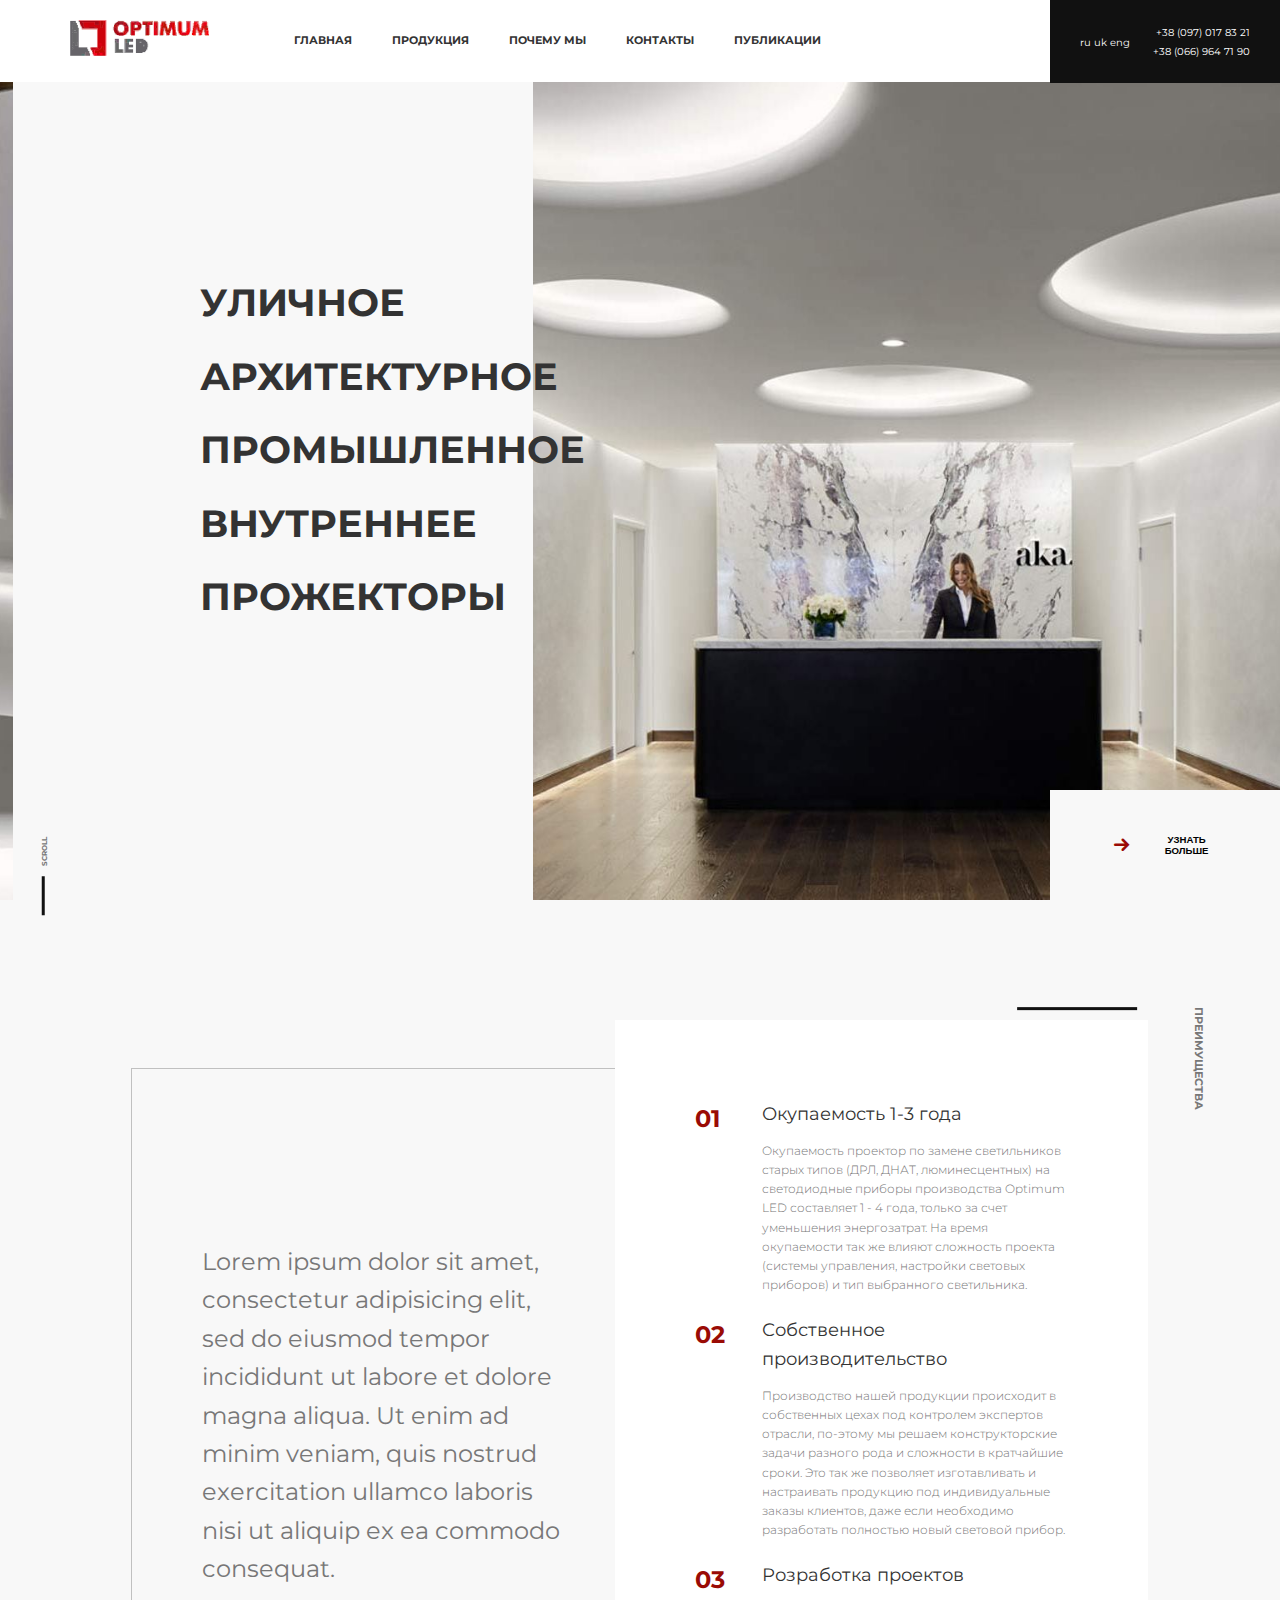
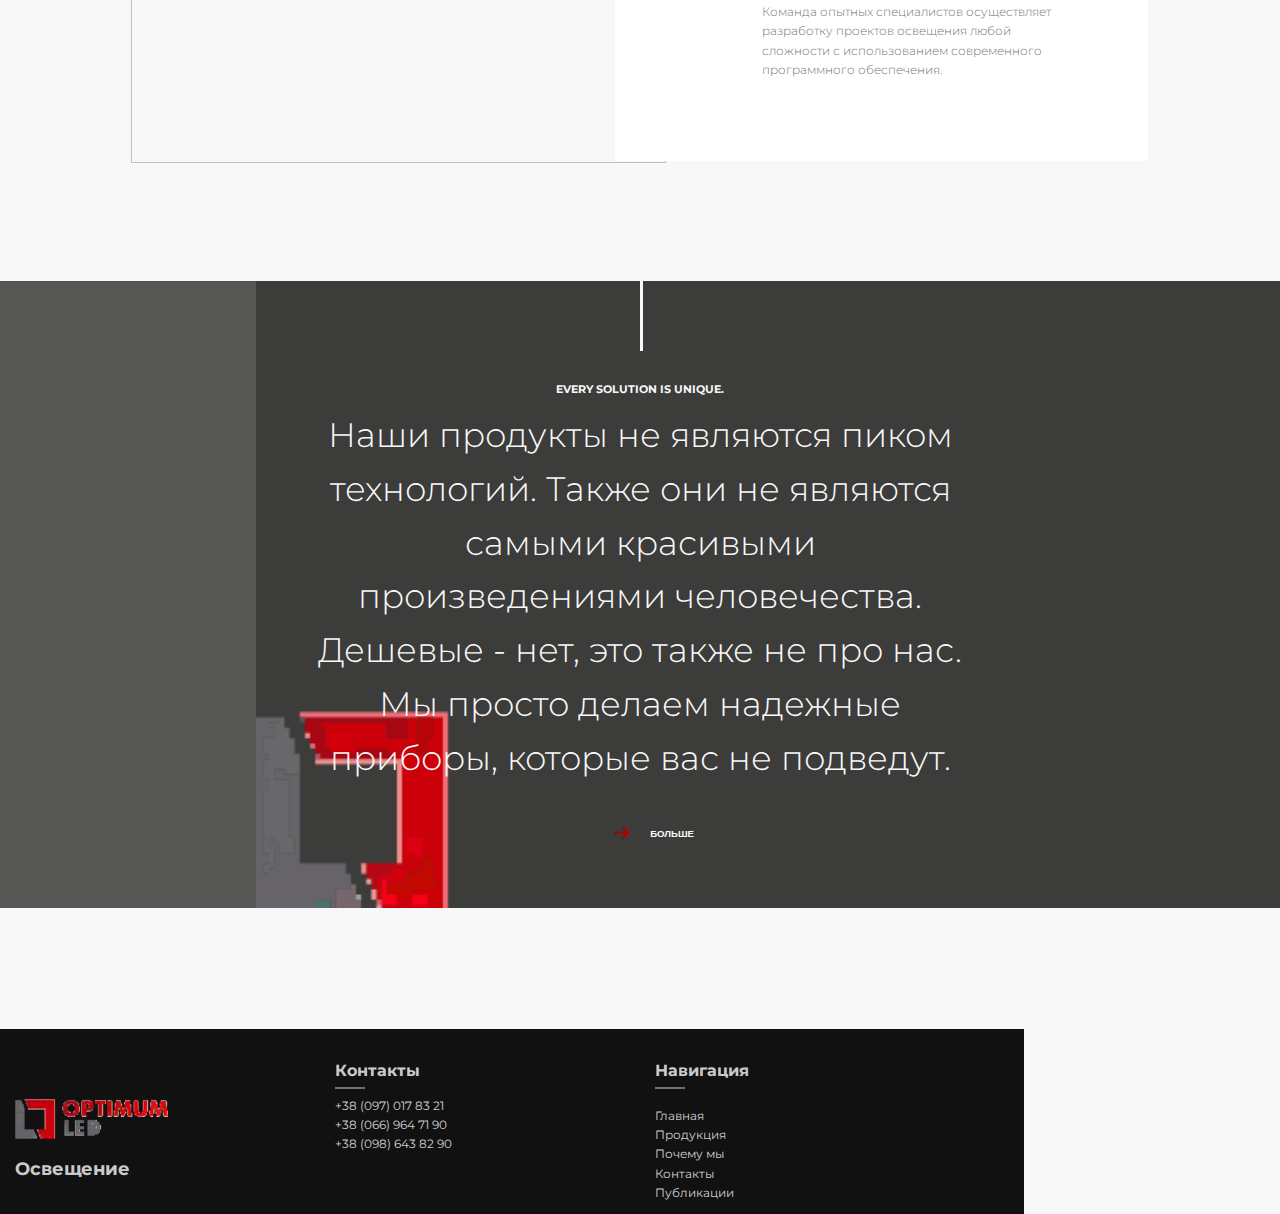
==== index.html @ 89471587 "first" ====
<!DOCTYPE html>
<html lang="en">
	<head>
		<meta charset="UTF-8">
		<title>Start</title>
		<meta http-equiv="X-UA-Compatible" content="IE=edge">
		<meta name="viewport" content="width=device-width, initial-scale=1">
		<link rel="icon" href="favicon.png"/>
		<link rel="stylesheet" type="text/css" href="css/bootstrap-grid.min.css">
		<link href="https://fonts.googleapis.com/css?family=Montserrat:300,400,700" rel="stylesheet">
		<link rel="stylesheet" href="css/main.css" />
		<script src="https://ajax.googleapis.com/ajax/libs/jquery/3.3.1/jquery.min.js"></script>
	</head>
	<body>
		<div class="top-screen">
			<div class="contact-nav__block justify-content-between">
				<div class="language align-self-center">
					<span>ru</span>
					<span>uk</span>
					<span>eng</span>
				</div>
				<ul>
					<li class="header-phones__item">
						<a class="header-phones__link" href="tel:+380970178321">+38 (097) 017 83 21</a>
					</li>
					<li class="header-phones__item">
						<a class="header-phones__link" href="tel:+380669647190">+38 (066) 964 71 90</a>
					</li>
				</ul>
			</div>
			<header class="header">
				<div class="container-fluid">
					<div class="row menu__block align-items-center">
						<div class="col-lg-2 col-xl-2 col-12 logo">
							<div>
								<a href="#" class="logo__link">
									<img class="logo__img" src="img/logo.png">
								</a>
							</div>
						</div>
						<div class="col-9">
							<nav>
								<ul class="nav">
									<li class="nav__item">
										<a class="active" href="#">Главная</a>
									</li>
									<li class="nav__item">
										<a href="#">Продукция</a>
									</li>
									<li class="nav__item">
										<a href="#">Почему мы</a>
									</li>
									<li class="nav__item">
										<a href="#">Контакты</a>
									</li>
									<li class="nav__item">
										<a href="#">Публикации</a>
									</li>
								</ul>
							</nav>
						</div>
					</div>
				</div>
			</header>
			<div class="container-fluid height100 top-page">
				<div class="row align-items-center height100">
					<div class="col-5 top-page__cat">
						<p><a href="#" class="top-page__catname " data-link="street" data-leftbg="streetleft" >Уличное</a></p>
						<p><a href="#" class="top-page__catname " data-link="architec" data-leftbg="architecleft">Архитектурное</a></p>
						<p><a href="#" class="top-page__catname " data-link="industrial" data-leftbg="industrialleft">Промышленное</a></p>
						<p><a href="#" class="top-page__catname " data-link="inside" data-leftbg="insideleft">Внутреннее</a></p>
						<p><a href="#" class="top-page__catname " data-link="floodlights" data-leftbg="floodlightsleft">Прожекторы</a></p>
					</div>
					<div class="col-7 top-page__img" id="inside"></div>
				</div>
			</div>
			<div class="bg-left" id="insideleft">
			</div>
			<div class="top-block__btn">
				<button class="more__btn"><i class="icon-right-small"></i><span>Узнать больше</span></button>
			</div>
			<div class="scroll">
				<p>Scroll</p>
			</div>
		</div>
		<main>
			<div class="bonefits">
				<div class="container-fluid">
					<div class="block__title bonefits__title"><h2>Преимущества</h2></div>
					<div class="row justify-content-center align-items-center">
						<div class="col-5 align-self-center bonefits__about">
							<p>Lorem ipsum dolor sit amet, consectetur adipisicing elit, sed do eiusmod
							tempor incididunt ut labore et dolore magna aliqua. Ut enim ad minim veniam,
							quis nostrud exercitation ullamco laboris nisi ut aliquip ex ea commodo
							consequat.</p>
						</div>
						<div class="col-5 bonefits__block">
							<div class="bonefits__item">
								<div class="row">
									<div class="col-2">
										<h3 class="bonefits__number">01</h3>
									</div>
									<div class="col-10">
										<h3 class="bonefits__name">Окупаемость 1-3 года</h3>
										<p class="bonefits__description">Окупаемость проектор по замене светильников старых типов (ДРЛ, ДНАТ, люминесцентных) на светодиодные приборы производства Optimum LED составляет 1 - 4 года, только за счет уменьшения энергозатрат. На время окупаемости так же влияют сложность проекта (системы управления, настройки световых приборов) и тип выбранного светильника.</p>
									</div>
								</div>
							</div>
							<div class="bonefits__item">
								<div class="row">
									<div class="col-2">
										<h3 class="bonefits__number">02</h3>
									</div>
									<div class="col-10">
										<h3 class="bonefits__name">Собственное производительство</h3>
										<p class="bonefits__description">
											Производство нашей продукции происходит в собственных цехах под контролем экспертов отрасли, по-этому мы решаем конструкторские задачи разного рода и сложности в кратчайшие сроки. Это так же позволяет изготавливать и настраивать продукцию под индивидуальные заказы клиентов, даже если необходимо разработать полностью новый световой прибор.
										</p>
									</div>
								</div>
							</div>
							<div class="bonefits__item">
								<div class="row">
									<div class="col-2">
										<h3 class="bonefits__number">03</h3>
									</div>
									<div class="col-10">
										<h3 class="bonefits__name">Розработка проектов</h3>
										<p class="bonefits__description">Команда опытных специалистов осуществляет разработку проектов освещения любой сложности с использованием современного программного обеспечения.</p>
									</div>
								</div>
							</div>
						</div>
					</div>
				</div>
			</div>
			<div class="unique">
				<div class="container-fluid">
					<div class="row justify-content-center">
						<div class="col-7 unique__block">
							<h3>EVERY SOLUTION IS UNIQUE.</h3>
							<p class="unique__description">Наши продукты не являются пиком технологий. Также они не являются самыми красивыми произведениями человечества. Дешевые - нет, это также не про нас. Мы просто делаем надежные приборы, которые вас не подведут.</p>
							<div class="unique__btn">
								<button><i class="icon-right-small"></i><span>Больше</span></button>
							</div>
						</div>
					</div>
					<div class="black-block">
						<img src="img/logo-min.png">
					</div>
				</div>
			</div>
			<div class="about-company">
				<div class="block__title about-company__title"><h2>Про компанию</h2></div>
				<div class="container-fluid">
					<div class="row justify-content-center">
						<div class="col-6"></div>
						<div class="col-6"></div>
					</div>
				</div>
			</div>
		</main>
		<footer class="footer">
			<div class="container-fluid">
				<div class="row justify-content-start align-items-top">
					<div class="empty__block"></div>
					<div class="col-2 align-self-center">
						<img src="img/logo.png">
						<h3>Освещение</h3>
					</div>
					<div class="col-3 offset-1 footer__contact">
						<h4 class="footer__block-title">Контакты</h4>
						<ul>
							<li>
								<a href="tel:+380970178321">+38 (097) 017 83 21</a>
							</li>
							<li>
								<a href="tel:+380669647190">+38 (066) 964 71 90</a>
							</li>
							<li>
								<a href="tel:+380986438290">+38 (098) 643 82 90</a>
							</li>
						</ul>
					</div>
					<div class="col-3">
						<h4 class="footer__block-title">Навигация</h4>
						<div class="foooter__nav">
							<ul class="justify-content-center">
								<li class="nav__item">
									<a href="#">Главная</a>
								</li>
								<li class="nav__item">
									<a href="#">Продукция</a>
								</li>
								<li class="nav__item">
									<a href="#">Почему мы</a>
								</li>
								<li class="nav__item">
									<a href="#">Контакты</a>
								</li>
								<li class="nav__item">
									<a href="#">Публикации</a>
								</li>
							</ul>
						</div>

					</div>
				</div>
			</div>
		</footer>

		<script src="js/jquery.viewportchecker.min.js"></script>
		<script src="js/masonry.pkgd.min.js"></script>
		<script src="js/wow.min.js"></script>
		<script src="js/main.js"></script>
		<script>
			$(document).ready(function($) {
				$('.top-page__catname').mouseenter(function() {
				   	$(".top-page__img").attr('id', $( this ).attr('data-link'));
				   	$(".bg-left").attr('id', $( this ).attr('data-leftbg'));
				});

				var contheih = $(".header").outerHeight(true);
				$(".contact-nav__block").css("height", contheih);
				var bonefheig = $(".bonefits__block").outerHeight(true);
				$(".bonefits__about").css("height", bonefheig);
			});
		</script>
	</body>
</html>
---- css/main.css ----
@charset "UTF-8";
@font-face {
  font-family: 'fontello';
  src: url("../fonts/fontello.eot?68442680");
  src: url("../fonts/fontello.eot?68442680#iefix") format("embedded-opentype"), url("../fonts/fontello.woff2?68442680") format("woff2"), url("../fonts/fontello.woff?68442680") format("woff"), url("../fonts/fontello.ttf?68442680") format("truetype"), url("../fonts/fontello.svg?68442680#fontello") format("svg");
  font-weight: normal;
  font-style: normal; }

/* Chrome hack: SVG is rendered more smooth in Windozze. 100% magic, uncomment if you need it. */
/* Note, that will break hinting! In other OS-es font will be not as sharp as it could be */
/*
@media screen and (-webkit-min-device-pixel-ratio:0) {
  @font-face {
    font-family: 'fontello';
    src: url('../fonts/fontello.svg?68442680#fontello') format('svg');
  }
}
*/
[class^="icon-"]:before, [class*=" icon-"]:before {
  font-family: "fontello";
  font-style: normal;
  font-weight: normal;
  speak: none;
  display: inline-block;
  text-decoration: inherit;
  width: 1em;
  margin-right: .2em;
  text-align: center;
  /* opacity: .8; */
  /* For safety - reset parent styles, that can break glyph codes*/
  font-variant: normal;
  text-transform: none;
  /* fix buttons height, for twitter bootstrap */
  line-height: 1em;
  /* Animation center compensation - margins should be symmetric */
  /* remove if not needed */
  margin-left: .2em;
  /* you can be more comfortable with increased icons size */
  /* font-size: 120%; */
  /* Font smoothing. That was taken from TWBS */
  -webkit-font-smoothing: antialiased;
  -moz-osx-font-smoothing: grayscale;
  /* Uncomment for 3D effect */
  /* text-shadow: 1px 1px 1px rgba(127, 127, 127, 0.3); */ }

.icon-right-small:before {
  content: '\e800'; }

/* '' */
html, body {
  color: #777;
  font-size: 16px;
  line-height: 1.6;
  height: 100%;
  margin: 0;
  font-family: 'Montserrat', sans-serif;
  background: #f8f8f8; }

h1, h2, h3, h4, h5 {
  color: #333;
  margin: 10px 0px; }

h4 {
  font-size: 1.3rem; }

h3 {
  font-size: 1.5rem; }

h2 {
  font-size: 1.8rem; }

h1 {
  font-size: 2.2rem; }

img {
  max-width: 100%;
  height: auto; }

li {
  list-style: none; }

ul {
  padding: 0px; }

a {
  text-decoration: none;
  color: #333; }
  a:hover {
    color: #9A0B05; }

::-moz-selection {
  color: #fff;
  background-color: #9A0B05;
  text-shadow: none; }

::selection {
  color: #fff;
  background-color: #9A0B05;
  text-shadow: none; }

button {
  background: none;
  border: none;
  cursor: pointer;
  font-size: 1rem;
  position: relative;
  z-index: 99;
  text-transform: uppercase;
  font-size: 0.8rem;
  font-weight: 700;
  width: 13rem;
  display: -webkit-box;
  display: -ms-flexbox;
  display: flex;
  -webkit-box-align: center;
      -ms-flex-align: center;
          align-items: center;
  -webkit-box-pack: end;
      -ms-flex-pack: end;
          justify-content: flex-end;
  -webkit-transition: all 0.5s;
  transition: all 0.5s; }
  button i {
    padding-right: 10px;
    font-size: 2rem;
    color: #9A0B05;
    -webkit-transition: all 0.5s;
    transition: all 0.5s; }
  button:hover {
    color: #9A0B05; }
    button:hover i {
      padding-right: 0px; }

.footer {
  background: #111;
  position: relative;
  padding-top: 20px; }
  .footer a, .footer h1, .footer h2, .footer h3, .footer h4, .footer p {
    color: rgba(255, 255, 255, 0.8); }
  .footer a:hover {
    color: white; }
  .footer img {
    padding: 30px;
    padding-left: 0px;
    padding-bottom: 0px; }

.foooter__nav {
  display: -webkit-box;
  display: -ms-flexbox;
  display: flex;
  -webkit-box-orient: vertical;
  -webkit-box-direction: normal;
      -ms-flex-direction: column;
          flex-direction: column; }
  .foooter__nav .nav__item {
    padding: 0px 0px; }

.footer__contact {
  height: 100%; }

.footer__block-title {
  position: relative; }
  .footer__block-title:after {
    content: "";
    background-color: rgba(255, 255, 255, 0.4);
    width: 30px;
    height: 2px;
    position: absolute;
    bottom: -5px;
    left: 0; }

.empty__block {
  position: absolute;
  width: 20%;
  top: 0;
  right: 0;
  bottom: 0;
  background: #f8f8f8; }

.top-screen {
  height: 100%;
  position: relative; }

.contact-nav__block {
  position: absolute;
  right: 0;
  top: 0;
  left: 82%;
  background: #111;
  text-align: right;
  z-index: 9;
  padding: 5px 30px;
  display: -webkit-box;
  display: -ms-flexbox;
  display: flex;
  -webkit-box-align: center;
      -ms-flex-align: center;
          align-items: center; }
  .contact-nav__block a, .contact-nav__block span {
    font-size: 0.8rem;
    color: #fff; }

.header {
  position: absolute;
  z-index: 8;
  padding: 20px 0px;
  right: 0;
  left: 0;
  -webkit-transition: all 0.4s cubic-bezier(0.42, 0, 0.58, 1);
  transition: all 0.4s cubic-bezier(0.42, 0, 0.58, 1); }
  .header:before {
    display: block;
    position: absolute;
    top: 0px;
    left: 0px;
    height: 100%;
    width: 0px;
    z-index: -1;
    content: '';
    color: #111 !important;
    background: #fff;
    -webkit-transition: all 0.4s cubic-bezier(0.42, 0, 0.58, 1);
    transition: all 0.4s cubic-bezier(0.42, 0, 0.58, 1); }
  .header:hover:before {
    left: 0%;
    right: auto;
    width: 100%; }

.logo__img {
  width: 80%; }

.nav {
  text-transform: uppercase;
  font-weight: 700;
  display: -webkit-box;
  display: -ms-flexbox;
  display: flex; }

.menu__block {
  margin-left: 40px; }

.nav {
  font-size: 0.9rem;
  color: #333; }

.nav__item {
  padding: 0px 20px; }

.top-page {
  position: relative; }
  .top-page__cat {
    padding-left: 200px;
    z-index: 20; }
    .top-page__catname {
      font-size: 3.2rem;
      text-transform: uppercase;
      font-weight: 700;
      z-index: 5; }

.height100 {
  height: 100%; }

.bg-left {
  position: absolute;
  top: 0;
  bottom: 0;
  left: 0;
  right: 99%; }

.top-page__img {
  height: 100%;
  -webkit-transition: all 0.5s;
  transition: all 0.5s; }

.bg-left {
  -webkit-transition: all 0.5s;
  transition: all 0.5s; }

#street {
  background: url("../img/street.jpg") no-repeat center;
  background-size: cover; }

#architec {
  background: url("../img/arc.jpg") no-repeat center;
  background-size: cover; }

#industrial {
  background: url("../img/industr.jpg") no-repeat center;
  background-size: cover; }

#inside {
  background: url("../img/inside.jpg") no-repeat center;
  background-size: cover; }

#floodlights {
  background: url("../img/arch.jpg") no-repeat center;
  background-size: cover; }

#streetleft {
  background: url("../img/streetleft.jpg") no-repeat center;
  background-size: cover; }

#architecleft {
  background: url("../img/archleft.jpg") no-repeat center;
  background-size: cover; }

#industrialleft {
  background: url("../img/industrleft.jpg") no-repeat center;
  background-size: cover; }

#insideleft {
  background: url("../img/insideleft.jpg") no-repeat center;
  background-size: cover; }

#floodlightsleft {
  background: url("../img/arcleft.jpg") no-repeat center;
  background-size: cover; }

.top-block__btn {
  position: absolute;
  right: 0;
  bottom: 0;
  left: 82%;
  background: #f8f8f8;
  z-index: 9;
  padding: 40px 50px;
  display: -webkit-box;
  display: -ms-flexbox;
  display: flex;
  -webkit-box-pack: right;
      -ms-flex-pack: right;
          justify-content: right; }

.scroll {
  position: absolute;
  bottom: 35px;
  left: 30px; }
  .scroll p {
    -webkit-transform: rotate(270deg);
            transform: rotate(270deg);
    font-size: 0.6rem;
    font-weight: 700;
    text-transform: uppercase;
    position: relative; }
    .scroll p:before {
      content: "";
      background: #111;
      position: absolute;
      width: 3.3rem;
      height: 3px;
      left: -170%;
      top: 25%; }

.bonefits__title {
  right: 30px;
  top: 20px; }
  .bonefits__title h2 {
    -webkit-transform: rotate(90deg);
            transform: rotate(90deg); }
    .bonefits__title h2:before {
      content: "";
      background: #111;
      position: absolute;
      width: 3px;
      height: 120px;
      left: 0px;
      top: 70px; }

.block__title {
  position: absolute; }
  .block__title h2 {
    text-transform: uppercase;
    font-size: 0.9rem;
    font-weight: 700;
    text-transform: uppercase;
    position: relative;
    color: #777; }

.bonefits {
  margin-top: 10rem;
  position: relative; }
  .bonefits__about {
    font-size: 2rem;
    padding: 70px;
    padding-top: 150px;
    padding-right: 100px;
    margin-bottom: -50px;
    margin-right: -50px;
    outline: 1px solid #c0c0c0; }
  .bonefits__block {
    background-color: #fff;
    padding: 70px 80px; }
  .bonefits__number {
    color: #9A0B05;
    font-size: 2rem;
    position: relative; }
    .bonefits__number:after {
      content: "";
      background: #9A0B05;
      position: absolute;
      width: 0px;
      top: 50%;
      left: 60%;
      height: 2px;
      z-index: 7;
      -webkit-transition: width .3s ease-in-out;
      transition: width .3s ease-in-out; }
  .bonefits__item:hover .bonefits__number:after {
    width: 3rem; }
  .bonefits__name {
    font-weight: 400; }
  .bonefits__description {
    font-weight: 300; }

.unique {
  margin-top: 10rem;
  background-color: #565654;
  text-align: center;
  color: #f8f8f8;
  padding: 5rem;
  position: relative;
  z-index: 1; }
  .unique:before {
    content: "";
    background: #f8f8f8;
    position: absolute;
    width: 3px;
    height: 70px;
    left: 50%;
    top: 0px;
    z-index: 7; }
  .unique__block {
    z-index: 5; }
  .unique__description {
    font-size: 2.8rem;
    margin-top: 0px;
    font-weight: 300; }
  .unique h3 {
    color: #f8f8f8;
    font-size: 0.9rem;
    font-weight: 700;
    text-transform: uppercase;
    margin-top: 40px; }
  .unique button {
    color: #f8f8f8;
    width: 120px; }
    .unique button:hover {
      color: #9A0B05; }
  .unique__btn {
    display: inline-block;
    text-align: center; }

.black-block {
  position: absolute;
  background: #3C3C3B;
  top: 0;
  right: 0;
  bottom: 0;
  width: 80%;
  z-index: 2; }
  .black-block img {
    position: absolute;
    bottom: 0;
    left: 0;
    width: 200px;
    height: 200px; }

.about-company {
  margin-top: 10rem; }

.about-company__title {
  -webkit-transform: rotate(270deg);
          transform: rotate(270deg);
  margin-top: 3rem; }
  .about-company__title h2 {
    margin-top: 0px;
    margin-left: -80px; }
    .about-company__title h2:before {
      content: "";
      background: #111;
      position: absolute;
      width: 3px;
      height: 180px;
      right: -30px;
      top: -100px; }

@media only screen and (max-width: 1281px) {
  html, body {
    font-size: 12px; }
  .bonefits__number:after {
    left: 75%; }
  .bonefits__item:hover .bonefits__number:after {
    width: 2.5rem; } }
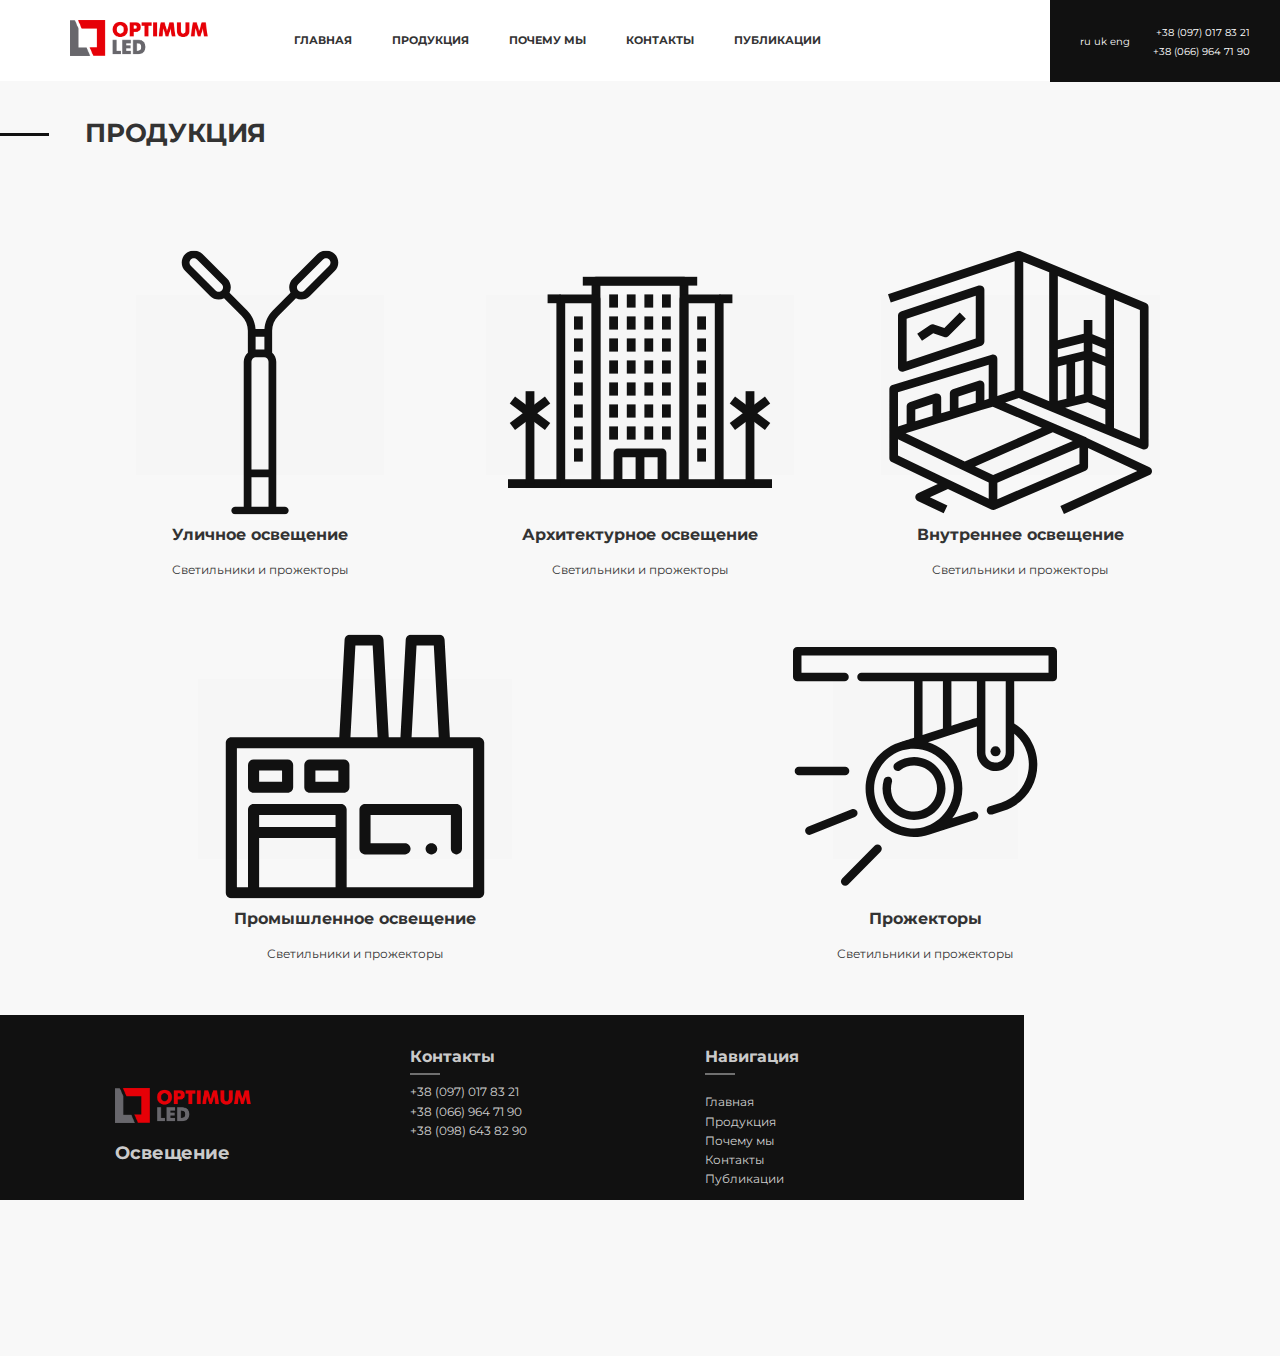
==== commit fa645aaf: "second" ====
--- a/index.html
+++ b/index.html
@@ -12,7 +12,6 @@
 		<script src="https://ajax.googleapis.com/ajax/libs/jquery/3.3.1/jquery.min.js"></script>
 	</head>
 	<body>
-		<div class="top-screen">
 			<div class="contact-nav__block justify-content-between">
 				<div class="language align-self-center">
 					<span>ru</span>
@@ -31,7 +30,7 @@
 			<header class="header">
 				<div class="container-fluid">
 					<div class="row menu__block align-items-center">
-						<div class="col-lg-2 col-xl-2 col-12 logo">
+						<div class="col-lg-2 col-xl-2 col-2 logo">
 							<div>
 								<a href="#" class="logo__link">
 									<img class="logo__img" src="img/logo.png">
@@ -62,100 +61,86 @@
 					</div>
 				</div>
 			</header>
-			<div class="container-fluid height100 top-page">
-				<div class="row align-items-center height100">
-					<div class="col-5 top-page__cat">
-						<p><a href="#" class="top-page__catname " data-link="street" data-leftbg="streetleft" >Уличное</a></p>
-						<p><a href="#" class="top-page__catname " data-link="architec" data-leftbg="architecleft">Архитектурное</a></p>
-						<p><a href="#" class="top-page__catname " data-link="industrial" data-leftbg="industrialleft">Промышленное</a></p>
-						<p><a href="#" class="top-page__catname " data-link="inside" data-leftbg="insideleft">Внутреннее</a></p>
-						<p><a href="#" class="top-page__catname " data-link="floodlights" data-leftbg="floodlightsleft">Прожекторы</a></p>
+		<main>
+			<div class="category">
+				<div class="container">
+					<div class="row">
+						<div class="col-12 page-title">
+							<h1>Продукция</h1>
+						</div>
 					</div>
-					<div class="col-7 top-page__img" id="inside"></div>
-				</div>
-			</div>
-			<div class="bg-left" id="insideleft">
-			</div>
-			<div class="top-block__btn">
-				<button class="more__btn"><i class="icon-right-small"></i><span>Узнать больше</span></button>
-			</div>
-			<div class="scroll">
-				<p>Scroll</p>
-			</div>
-		</div>
-		<main>
-			<div class="bonefits">
-				<div class="container-fluid">
-					<div class="block__title bonefits__title"><h2>Преимущества</h2></div>
-					<div class="row justify-content-center align-items-center">
-						<div class="col-5 align-self-center bonefits__about">
-							<p>Lorem ipsum dolor sit amet, consectetur adipisicing elit, sed do eiusmod
-							tempor incididunt ut labore et dolore magna aliqua. Ut enim ad minim veniam,
-							quis nostrud exercitation ullamco laboris nisi ut aliquip ex ea commodo
-							consequat.</p>
-						</div>
-						<div class="col-5 bonefits__block">
-							<div class="bonefits__item">
-								<div class="row">
-									<div class="col-2">
-										<h3 class="bonefits__number">01</h3>
-									</div>
-									<div class="col-10">
-										<h3 class="bonefits__name">Окупаемость 1-3 года</h3>
-										<p class="bonefits__description">Окупаемость проектор по замене светильников старых типов (ДРЛ, ДНАТ, люминесцентных) на светодиодные приборы производства Optimum LED составляет 1 - 4 года, только за счет уменьшения энергозатрат. На время окупаемости так же влияют сложность проекта (системы управления, настройки световых приборов) и тип выбранного светильника.</p>
+					<div class="row justify-content-around">
+						<div class="col-4 category__item">
+							<a class="category__link" href="#">
+								<div class="category__img ">
+									<div class="category__bg street-bg"></div>
+									<div class="category__iconblock">
+										<svg width="22rem" height="22rem" class="cat-icon">
+										    <use xlink:href="#street-icon"></use>
+										</svg>
 									</div>
 								</div>
-							</div>
-							<div class="bonefits__item">
-								<div class="row">
-									<div class="col-2">
-										<h3 class="bonefits__number">02</h3>
-									</div>
-									<div class="col-10">
-										<h3 class="bonefits__name">Собственное производительство</h3>
-										<p class="bonefits__description">
-											Производство нашей продукции происходит в собственных цехах под контролем экспертов отрасли, по-этому мы решаем конструкторские задачи разного рода и сложности в кратчайшие сроки. Это так же позволяет изготавливать и настраивать продукцию под индивидуальные заказы клиентов, даже если необходимо разработать полностью новый световой прибор.
-										</p>
+								<h4 class="category__name ">Уличное освещение</h4>
+								<p class="category__description">Светильники и прожекторы</p>
+							</a>
+						</div>
+						<div class="col-4 category__item">
+							<a class="category__link" href="#">
+								<div class="category__img ">
+									<div class="category__bg architec-bg"></div>
+									<div class="category__iconblock">
+										<svg width="22rem" height="22rem" class="cat-icon">
+										    <use xlink:href="#architec"></use>
+										</svg>
 									</div>
 								</div>
-							</div>
-							<div class="bonefits__item">
-								<div class="row">
-									<div class="col-2">
-										<h3 class="bonefits__number">03</h3>
-									</div>
-									<div class="col-10">
-										<h3 class="bonefits__name">Розработка проектов</h3>
-										<p class="bonefits__description">Команда опытных специалистов осуществляет разработку проектов освещения любой сложности с использованием современного программного обеспечения.</p>
+								<h4 class="category__name ">Архитектурное освещение</h4>
+								<p class="category__description">Светильники и прожекторы</p>
+							</a>
+						</div>
+						<div class="col-4 category__item">
+							<a class="category__link" href="#">
+								<div class="category__img ">
+									<div class="category__bg inside-bg"></div>
+									<div class="category__iconblock">
+										<svg width="22rem" height="22rem" class="cat-icon">
+										    <use xlink:href="#inside"></use>
+										</svg>
 									</div>
 								</div>
-							</div>
-						</div>
-					</div>
-				</div>
-			</div>
-			<div class="unique">
-				<div class="container-fluid">
-					<div class="row justify-content-center">
-						<div class="col-7 unique__block">
-							<h3>EVERY SOLUTION IS UNIQUE.</h3>
-							<p class="unique__description">Наши продукты не являются пиком технологий. Также они не являются самыми красивыми произведениями человечества. Дешевые - нет, это также не про нас. Мы просто делаем надежные приборы, которые вас не подведут.</p>
-							<div class="unique__btn">
-								<button><i class="icon-right-small"></i><span>Больше</span></button>
-							</div>
-						</div>
-					</div>
-					<div class="black-block">
-						<img src="img/logo-min.png">
-					</div>
-				</div>
-			</div>
-			<div class="about-company">
-				<div class="block__title about-company__title"><h2>Про компанию</h2></div>
-				<div class="container-fluid">
-					<div class="row justify-content-center">
-						<div class="col-6"></div>
-						<div class="col-6"></div>
+								<h4 class="category__name ">Внутреннее освещение</h4>
+								<p class="category__description">Светильники и прожекторы</p>
+							</a>
+						</div>
+						<div class="col-4 category__item">
+							<a class="category__link" href="#">
+								<div class="category__img ">
+									<div class="category__bg floodlights-bg"></div>
+									<div class="category__iconblock">
+										<svg width="22rem" height="22rem" class="cat-icon">
+										    <use xlink:href="#industry"></use>
+										</svg>
+									</div>
+								</div>
+								<h4 class="category__name ">Промышленное освещение</h4>
+								<p class="category__description">Светильники и прожекторы</p>
+							</a>
+						</div>
+						<div class="col-4 category__item">
+							<a class="category__link" href="#">
+								<div class="category__img ">
+									<div class="category__bg floodlights-bg"></div>
+									<div class="category__iconblock">
+										<svg width="22rem" height="22rem" class="cat-icon">
+										    <use xlink:href="#floodlight"></use>
+										</svg>
+									</div>
+								</div>
+								<h4 class="category__name ">Прожекторы</h4>
+								<p class="category__description">Светильники и прожекторы</p>
+							</a>
+						</div>
+
 					</div>
 				</div>
 			</div>
@@ -208,7 +193,358 @@
 				</div>
 			</div>
 		</footer>
+		<svg class="cat-svg" xmlns="http://www.w3.org/2000/svg" xmlns:xlink="http://www.w3.org/1999/xlink" version="1.1">		<symbol id="street-icon" viewBox="0 0 512 512">
+				<path class="cat-icon" d="M400.899,6.896C396.457,2.449,390.546,0,384.257,0s-12.199,2.449-16.638,6.894L319.522,54.99    c-4.445,4.445-6.894,10.354-6.894,16.639c0,3.695,0.853,7.258,2.454,10.472l-34.266,34.266    c-9.701,9.701-15.365,22.358-16.173,35.939h-17.287c-0.808-13.581-6.471-26.238-16.173-35.939L196.916,82.1    c1.601-3.214,2.454-6.777,2.454-10.472c0-6.284-2.449-12.193-6.894-16.638L144.382,6.896C139.94,2.449,134.03,0,127.741,0    c-6.29,0-12.2,2.449-16.639,6.894c-4.446,4.445-6.894,10.354-6.894,16.639c0,6.285,2.448,12.193,6.894,16.639l48.093,48.093    c4.442,4.448,10.352,6.897,16.642,6.897c3.697,0,7.26-0.852,10.473-2.453l34.266,34.266c7.668,7.668,11.891,17.863,11.891,28.706    v42.569c-4.909,4.316-8.016,10.635-8.016,17.67V497h-16.548c-4.142,0-7.5,3.358-7.5,7.5c0,4.142,3.358,7.5,7.5,7.5h96.193    c4.142,0,7.5-3.358,7.5-7.5c0-4.142-3.358-7.5-7.5-7.5h-16.548V215.919c0-7.035-3.107-13.354-8.016-17.67V155.68    c0-10.843,4.223-21.038,11.891-28.706l34.266-34.266c3.213,1.6,6.776,2.453,10.473,2.453c6.29,0,12.2-2.449,16.639-6.894    l48.097-48.097c4.446-4.445,6.894-10.354,6.894-16.639C407.792,17.246,405.341,11.339,400.899,6.896z M181.866,77.665    c-1.608,1.61-3.749,2.497-6.028,2.497c-2.28-0.001-4.421-0.888-6.032-2.501l-48.097-48.097c-3.326-3.326-3.326-8.738,0.003-12.067    c1.608-1.61,3.75-2.497,6.029-2.497s4.42,0.887,6.032,2.5l48.097,48.098c1.612,1.612,2.5,3.754,2.5,6.031    C184.37,73.906,183.482,76.049,181.866,77.665z M247.467,167.306h17.064V192.4c-0.172-0.003-0.343-0.013-0.516-0.013h-16.032    c-0.173,0-0.344,0.009-0.516,0.013V167.306z M239.45,215.919c0-4.705,3.828-8.532,8.532-8.532h16.032    c4.706,0,8.533,3.828,8.533,8.532v208.936H239.45V215.919z M272.548,497h-33.097v-57.145h33.097V497z M390.289,29.564l-48.1,48.1    c-1.608,1.61-3.749,2.497-6.029,2.497c-2.28,0-4.42-0.887-6.032-2.5c-1.612-1.612-2.5-3.755-2.5-6.032    c0-2.277,0.888-4.419,2.5-6.032l48.1-48.1c1.608-1.61,3.749-2.497,6.028-2.497c2.28,0,4.421,0.887,6.032,2.5    C393.615,20.826,393.615,26.238,390.289,29.564z"/>
+			</symbol>
+			<symbol id="inside" viewBox="0 0 488.928 488.928">
+						<path class="cat-icon" d="M484.312,401.568l-115.8-54.04c-0.16-0.184-0.36-0.336-0.544-0.504c-0.2-0.184-0.4-0.36-0.616-0.528    c-0.144-0.112-0.264-0.256-0.416-0.36c-0.264-0.176-0.552-0.272-0.832-0.408c-0.152-0.08-0.272-0.192-0.424-0.264l-57.368-24.584    l-91.288-39.128l25.208-8.4l61.24,25.344h0.008l167.992,69.512c0.976,0.408,2.016,0.608,3.056,0.608    c1.56,0,3.112-0.456,4.448-1.344c2.216-1.488,3.552-3.984,3.552-6.656v-256c0-3.24-1.952-6.16-4.936-7.392l-64-26.488h-0.008    L245.592,1.424C245,1.176,244.384,1.016,243.76,0.92c-0.016,0-0.024-0.008-0.04-0.008c-1.2-0.176-2.416-0.056-3.568,0.304    c-0.048,0.016-0.104,0-0.152,0.016l-240,80l5.064,15.176l229.464-76.496v239.136l-32,10.664v-68.896c0-2.536-1.2-4.92-3.232-6.432    c-2.04-1.504-4.672-1.968-7.096-1.224l-184,56c-3.368,1.024-5.672,4.136-5.672,7.656v80v48c0,3.08,1.768,5.888,4.544,7.216    l85.104,40.704l-36.96,16.8c-2.84,1.28-4.664,4.104-4.688,7.216s1.76,5.96,4.576,7.296l48.04,22.76l6.84-14.464L77.52,456.968    l33.488-15.216l80.056,38.288c0.232,0.112,0.48,0.152,0.712,0.232c0.264,0.096,0.52,0.192,0.792,0.264    c0.464,0.12,0.936,0.176,1.408,0.208c0.192,0.008,0.368,0.072,0.552,0.072c0.072,0,0.136-0.024,0.2-0.032    c0.496-0.016,0.976-0.104,1.456-0.208c0.208-0.048,0.424-0.056,0.632-0.12c0.208-0.064,0.408-0.168,0.616-0.248    c0.08-0.032,0.16-0.016,0.24-0.048l168-72c2.952-1.248,4.856-4.144,4.856-7.344v-34.688l91.272,42.6l-142.584,64.808l6.624,14.56    l158.4-72c2.84-1.288,4.672-4.12,4.688-7.24C488.944,405.736,487.136,402.888,484.312,401.568z M418.528,288.816v-80v-32V90.304    l48,19.856v238.68l-48-19.864V288.816z M402.528,322.36l-74.272-30.736l41.704-10.416l32.568,13.024V322.36z M346.528,270.568    v-63.504l16-4v63.504L346.528,270.568z M402.528,277l-24-9.6v-62.768l12,4.8l12,4.8V277z M402.528,197l-12-4.8l-12-4.8v-14.768    l24,9.6V197z M314.528,47.264l88,36.416V165l-24-9.6v-26.584h-16v25.752l-48,12V47.264z M314.528,183.064l48-12v15.504l-48,12    V183.064z M314.528,215.064l16-4v63.504l-16,4V215.064z M250.528,20.784l48,19.864v136.168v32v70.512l-48-19.864V20.784z     M194.064,289.32l90.976,38.992l-142.912,62.576L32.544,338.472l12.304-3.744l48.008-14.608l20.448-6.224l11.552-3.512h0.008    l48-14.608L194.064,289.32z M50.528,316.28v-21.696l32-10.664v22.624L50.528,316.28z M130.528,291.936v-21.352l32-10.664v22.272    l-13.336,4.056L130.528,291.936z M18.528,262.744l168-51.128v63.28l-8,2.432v-28.512c0-2.568-1.232-4.992-3.32-6.488    c-2.104-1.512-4.784-1.912-7.208-1.104l-48,16c-3.272,1.096-5.472,4.144-5.472,7.592V296.8l-16,4.872v-28.856    c0-2.568-1.232-4.984-3.32-6.488c-2.096-1.504-4.776-1.912-7.208-1.104l-48,16c-3.272,1.096-5.472,4.144-5.472,7.592v32.336    l-16,4.864V262.744z M186.528,460.12l-71.968-34.424h-0.008l-96.024-45.92v-30.264l168,80.344V460.12z M194.712,416.032    L161.184,400l144.008-63.048l37.024,15.864L194.712,416.032z M354.528,395.544l-152,65.144v-30.592l152-65.144V395.544z"/>
+					</g>
+				</g>
+				<g>
+					<g>
+						<path  class="cat-icon" d="M175.208,66.328c-2.104-1.504-4.784-1.92-7.208-1.104l-144,48c-3.272,1.096-5.472,4.144-5.472,7.592v96    c0,2.568,1.232,4.984,3.32,6.488c1.384,1,3.024,1.512,4.68,1.512c0.848,0,1.704-0.136,2.528-0.408l144-48    c3.272-1.096,5.472-4.144,5.472-7.592v-96C178.528,70.248,177.296,67.832,175.208,66.328z M162.528,163.056l-128,42.664v-79.136    l128-42.664V163.056z"/>
+					</g>
+				</g>
+				<g>
+					<g>
+						<path  class="cat-icon" d="M132.864,115.152l-28.504,28.512l-19.304-6.44c-2.344-0.768-4.912-0.432-6.968,0.936l-24,16l8.872,13.312l20.744-13.832    l20.288,6.76c2.872,0.96,6.048,0.2,8.184-1.936l32-32L132.864,115.152z"/>
+					</g>
+				</g>
+			</symbol>
+			<symbol id="industry" viewBox="0 0 512 512">
+				<path class="cat-icon" d="M495.832,199.411h-55.809L429.794,10.197C429.485,4.479,424.758,0,419.032,0h-53.895     c-5.727,0-10.453,4.479-10.763,10.197l-10.228,189.214h-22.692L311.226,10.197C310.917,4.479,306.19,0,300.463,0h-53.895     c-5.727,0-10.455,4.479-10.763,10.197l-10.228,189.214H16.168c-5.953,0-10.779,4.827-10.779,10.779v291.032     c0,5.952,4.826,10.779,10.779,10.779h479.663c5.952,0,10.779-4.827,10.779-10.779V210.189     C506.611,204.237,501.784,199.411,495.832,199.411z M375.349,21.558h33.472l9.614,177.853h-52.699L375.349,21.558z      M256.78,21.558h33.472l9.614,177.853h-52.698L256.78,21.558z M218.274,490.442H70.063V394.92h148.211V490.442z M218.274,373.362     H70.063v-23.046h148.211V373.362z M485.053,490.442H239.832V339.537c0-5.952-4.826-10.779-10.779-10.779H59.284     c-5.953,0-10.779,4.827-10.779,10.779v150.905H26.947V220.968h458.105V490.442z"/>
+				<path  class="cat-icon" d="M275.402,426.718h77.608c5.952,0,10.779-4.827,10.779-10.779s-4.827-10.779-10.779-10.779h-66.829v-54.844h155.756     v65.623c0,5.952,4.827,10.779,10.779,10.779c5.952,0,10.779-4.827,10.779-10.779v-76.402c0-5.952-4.827-10.779-10.779-10.779     H275.402c-5.952,0-10.779,4.827-10.779,10.779v76.402C264.623,421.891,269.45,426.718,275.402,426.718z"/>
+				<path  class="cat-icon" d="M404.749,405.16h-1.078c-5.952,0-10.779,4.827-10.779,10.779c0,5.952,4.827,10.779,10.779,10.779h1.078     c5.952,0,10.779-4.827,10.779-10.779C415.528,409.987,410.702,405.16,404.749,405.16z"/>
+				<path  class="cat-icon" d="M59.284,307.2h66.021c5.953,0,10.779-4.827,10.779-10.779v-43.116c0-5.952-4.826-10.779-10.779-10.779H59.284     c-5.953,0-10.779,4.827-10.779,10.779v43.116C48.505,302.373,53.331,307.2,59.284,307.2z M70.063,264.084h44.463v21.558H70.063     V264.084z"/>
+				<path  class="cat-icon" d="M168.421,307.2h66.021c5.953,0,10.779-4.827,10.779-10.779v-43.116c0-5.952-4.826-10.779-10.779-10.779h-66.021     c-5.953,0-10.779,4.827-10.779,10.779v43.116C157.642,302.373,162.468,307.2,168.421,307.2z M179.2,264.084h44.463v21.558H179.2     V264.084z"/>
+			</symbol>
+			<symbol id="architec" viewBox="0 0 512 512">
+				<g>
+					<g>
+						<path class="cat-icon" d="M298.667,384h-85.333c-4.71,0-8.533,3.814-8.533,8.533v59.733c0,4.719,3.823,8.533,8.533,8.533h85.333    c4.719,0,8.533-3.814,8.533-8.533v-59.733C307.2,387.814,303.386,384,298.667,384z M290.133,443.733h-68.267v-42.667h68.267    V443.733z"/>
+					</g>
+				</g>
+				<g>
+					<g>
+						<rect class="cat-icon" x="247.467" y="392.533" width="17.067" height="59.733"/>
+					</g>
+				</g>
+				<g>
+					<g>
+						<path class="cat-icon" d="M341.333,51.2H170.667c-4.71,0-8.533,3.823-8.533,8.533v392.533c0,4.719,3.823,8.533,8.533,8.533h170.667    c4.719,0,8.533-3.814,8.533-8.533V59.733C349.867,55.023,346.052,51.2,341.333,51.2z M332.8,443.733H179.2V68.267h153.6V443.733z"/>
+					</g>
+				</g>
+				<g>
+					<g>
+						<path class="cat-icon" d="M170.667,85.333H102.4c-4.71,0-8.533,3.823-8.533,8.533v358.4c0,4.719,3.823,8.533,8.533,8.533h68.267    c4.71,0,8.533-3.814,8.533-8.533v-358.4C179.2,89.156,175.377,85.333,170.667,85.333z M162.133,443.733h-51.2V102.4h51.2V443.733z    "/>
+					</g>
+				</g>
+				<g>
+					<g>
+						<rect class="cat-icon" x="76.8" y="85.333" width="25.6" height="17.067"/>
+					</g>
+				</g>
+				<g>
+					<g>
+						<rect class="cat-icon" x="145.067" y="51.2" width="221.867" height="17.067"/>
+					</g>
+				</g>
+				<g>
+					<g>
+						<rect class="cat-icon" x="196.267" y="341.333" width="17.067" height="25.6"/>
+					</g>
+				</g>
+				<g>
+					<g>
+						<rect class="cat-icon" x="230.4" y="341.333" width="17.067" height="25.6"/>
+					</g>
+				</g>
+				<g>
+					<g>
+						<rect class="cat-icon" x="264.533" y="341.333" width="17.067" height="25.6"/>
+					</g>
+				</g>
+				<g>
+					<g>
+						<rect class="cat-icon" x="298.667" y="341.333" width="17.067" height="25.6"/>
+					</g>
+				</g>
+				<g>
+					<g>
+						<rect class="cat-icon" x="196.267" y="298.667" width="17.067" height="25.6"/>
+					</g>
+				</g>
+				<g>
+					<g>
+						<rect class="cat-icon" x="230.4" y="298.667" width="17.067" height="25.6"/>
+					</g>
+				</g>
+				<g>
+					<g>
+						<rect class="cat-icon" x="264.533" y="298.667" width="17.067" height="25.6"/>
+					</g>
+				</g>
+				<g>
+					<g>
+						<rect class="cat-icon" x="298.667" y="298.667" width="17.067" height="25.6"/>
+					</g>
+				</g>
+				<g>
+					<g>
+						<rect class="cat-icon" x="196.267" y="256" width="17.067" height="25.6"/>
+					</g>
+				</g>
+				<g>
+					<g>
+						<rect class="cat-icon" x="230.4" y="256" width="17.067" height="25.6"/>
+					</g>
+				</g>
+				<g>
+					<g>
+						<rect class="cat-icon" x="264.533" y="256" width="17.067" height="25.6"/>
+					</g>
+				</g>
+				<g>
+					<g>
+						<rect class="cat-icon" x="298.667" y="256" width="17.067" height="25.6"/>
+					</g>
+				</g>
+				<g>
+					<g>
+						<rect class="cat-icon" x="196.267" y="213.333" width="17.067" height="25.6"/>
+					</g>
+				</g>
+				<g>
+					<g>
+						<rect class="cat-icon" x="230.4" y="213.333" width="17.067" height="25.6"/>
+					</g>
+				</g>
+				<g>
+					<g>
+						<rect class="cat-icon" x="264.533" y="213.333" width="17.067" height="25.6"/>
+					</g>
+				</g>
+				<g>
+					<g>
+						<rect class="cat-icon" x="298.667" y="213.333" width="17.067" height="25.6"/>
+					</g>
+				</g>
+				<g>
+					<g>
+						<rect class="cat-icon" x="196.267" y="170.667" width="17.067" height="25.6"/>
+					</g>
+				</g>
+				<g>
+					<g>
+						<rect class="cat-icon" x="230.4" y="170.667" width="17.067" height="25.6"/>
+					</g>
+				</g>
+				<g>
+					<g>
+						<rect class="cat-icon" x="264.533" y="170.667" width="17.067" height="25.6"/>
+					</g>
+				</g>
+				<g>
+					<g>
+						<rect class="cat-icon" x="298.667" y="170.667" width="17.067" height="25.6"/>
+					</g>
+				</g>
+				<g>
+					<g>
+						<rect class="cat-icon" x="196.267" y="128" width="17.067" height="25.6"/>
+					</g>
+				</g>
+				<g>
+					<g>
+						<rect class="cat-icon" x="230.4" y="128" width="17.067" height="25.6"/>
+					</g>
+				</g>
+				<g>
+					<g>
+						<rect class="cat-icon" x="264.533" y="128" width="17.067" height="25.6"/>
+					</g>
+				</g>
+				<g>
+					<g>
+						<rect class="cat-icon" x="298.667" y="128" width="17.067" height="25.6"/>
+					</g>
+				</g>
+				<g>
+					<g>
+						<rect class="cat-icon" x="196.267" y="85.333" width="17.067" height="25.6"/>
+					</g>
+				</g>
+				<g>
+					<g>
+						<rect class="cat-icon" x="230.4" y="85.333" width="17.067" height="25.6"/>
+					</g>
+				</g>
+				<g>
+					<g>
+						<rect class="cat-icon" x="264.533" y="85.333" width="17.067" height="25.6"/>
+					</g>
+				</g>
+				<g>
+					<g>
+						<rect class="cat-icon" x="298.667" y="85.333" width="17.067" height="25.6"/>
+					</g>
+				</g>
+				<g>
+					<g>
+						<rect class="cat-icon" x="128" y="384" width="17.067" height="25.6"/>
+					</g>
+				</g>
+				<g>
+					<g>
+						<rect class="cat-icon" x="128" y="341.333" width="17.067" height="25.6"/>
+					</g>
+				</g>
+				<g>
+					<g>
+						<rect class="cat-icon" x="128" y="298.667" width="17.067" height="25.6"/>
+					</g>
+				</g>
+				<g>
+					<g>
+						<rect class="cat-icon" x="128" y="256" width="17.067" height="25.6"/>
+					</g>
+				</g>
+				<g>
+					<g>
+						<rect class="cat-icon" x="128" y="213.333" width="17.067" height="25.6"/>
+					</g>
+				</g>
+				<g>
+					<g>
+						<rect class="cat-icon" x="128" y="170.667" width="17.067" height="25.6"/>
+					</g>
+				</g>
+				<g>
+					<g>
+						<rect class="cat-icon" x="128" y="128" width="17.067" height="25.6"/>
+					</g>
+				</g>
+				<g>
+					<g>
+						<path class="cat-icon" d="M409.6,85.333h-68.267c-4.719,0-8.533,3.823-8.533,8.533v358.4c0,4.719,3.814,8.533,8.533,8.533H409.6    c4.719,0,8.533-3.814,8.533-8.533v-358.4C418.133,89.156,414.319,85.333,409.6,85.333z M401.067,443.733h-51.2V102.4h51.2V443.733    z"/>
+					</g>
+				</g>
+				<g>
+					<g>
+						<rect class="cat-icon" x="409.6" y="85.333" width="25.6" height="17.067"/>
+					</g>
+				</g>
+				<g>
+					<g>
+						<rect class="cat-icon" x="366.933" y="384" width="17.067" height="25.6"/>
+					</g>
+				</g>
+				<g>
+					<g>
+						<rect class="cat-icon" x="366.933" y="341.333" width="17.067" height="25.6"/>
+					</g>
+				</g>
+				<g>
+					<g>
+						<rect class="cat-icon" x="366.933" y="298.667" width="17.067" height="25.6"/>
+					</g>
+				</g>
+				<g>
+					<g>
+						<rect class="cat-icon" x="366.933" y="256" width="17.067" height="25.6"/>
+					</g>
+				</g>
+				<g>
+					<g>
+						<rect class="cat-icon" x="366.933" y="213.333" width="17.067" height="25.6"/>
+					</g>
+				</g>
+				<g>
+					<g>
+						<rect class="cat-icon" x="366.933" y="170.667" width="17.067" height="25.6"/>
+					</g>
+				</g>
+				<g>
+					<g>
+						<rect class="cat-icon" x="366.933" y="128" width="17.067" height="25.6"/>
+					</g>
+				</g>
+				<g>
+					<g>
+						<rect class="cat-icon" y="443.733" width="102.4" height="17.067"/>
+					</g>
+				</g>
+				<g>
+					<g>
+						<rect class="cat-icon" x="409.6" y="443.733" width="102.4" height="17.067"/>
+					</g>
+				</g>
+				<g>
+					<g>
+						<rect class="cat-icon" x="34.133" y="273.067" width="17.067" height="179.2"/>
+					</g>
+				</g>
+				<g>
+					<g>
+						<rect class="cat-icon" x="34.133" y="273.067" transform="matrix(0.6 -0.8 0.8 0.6 -235.52 160.4267)" width="17.067" height="85.333"/>
+					</g>
+				</g>
+				<g>
+					<g>
 
+							<rect class="cat-icon" x="-0.028" y="307.202" transform="matrix(0.7999 -0.6002 0.6002 0.7999 -180.9634 88.7805)" width="85.337" height="17.067"/>
+					</g>
+				</g>
+				<g>
+					<g>
+						<rect class="cat-icon" x="460.8" y="273.067" width="17.067" height="179.2"/>
+					</g>
+				</g>
+				<g>
+					<g>
+						<rect class="cat-icon" x="460.802" y="273.07" transform="matrix(0.6 -0.8 0.8 0.6 -64.8572 501.759)" width="17.058" height="85.333"/>
+					</g>
+				</g>
+				<g>
+					<g>
+
+							<rect class="cat-icon" x="426.641" y="307.241" transform="matrix(0.8001 -0.5998 0.5998 0.8001 -95.6072 344.6133)" width="85.33" height="17.057"/>
+					</g>
+				</g>
+			</symbol>
+			<symbol id="floodlight" viewBox="0 0 512.001 512.001">
+				<g>
+					<g>
+						<path class="cat-icon" d="M503.777,24.552H8.223C3.682,24.552,0,28.234,0,32.775v49.973c0,4.541,3.682,8.223,8.223,8.223h91.74    c4.541,0,8.223-3.682,8.223-8.223s-3.682-8.223-8.223-8.223H16.445V40.998h479.109v33.528H298.979h-55.941H132.854    c-4.541,0-8.223,3.682-8.223,8.223s3.682,8.223,8.223,8.223h101.963v109.294c0,0-28.662,9.141-28.669,9.144    c-49.35,15.744-76.695,68.701-60.954,118.054c12.48,39.13,48.443,65.423,89.493,65.426c9.662,0,19.274-1.502,28.57-4.468    c0.012-0.003,0.022-0.007,0.034-0.011l90.362-28.82c4.326-1.379,6.715-6.006,5.336-10.332c-1.379-4.326-6.004-6.715-10.332-5.335    l-39.806,12.696c3.509-4.529,6.645-9.397,9.331-14.597c14.079-27.265,13.686-60.855-0.861-87.857    c-0.021-0.039-0.042-0.079-0.063-0.118c-11.855-21.928-31.824-38.065-55.428-45.134l94.512-30.143    c0.096-0.031,0.194-0.061,0.291-0.092c0,0,0,50.165,0,50.174c0,20.284,17.651,37.174,38.052,36.146    c19.096-0.971,34.334-16.813,34.334-36.146V192.67c11.527,9.411,20.111,21.959,24.713,36.39    c12.986,40.716-9.573,84.406-50.29,97.391l-21.894,6.983c-4.326,1.38-6.715,6.006-5.336,10.332    c1.38,4.327,6.007,6.715,10.332,5.336l21.894-6.983c49.355-15.74,76.701-68.701,60.961-118.056    c-6.891-21.606-21.143-39.72-40.381-51.5V90.97h74.761c4.541,0,8.223-3.682,8.223-8.223V32.775    C512,28.233,508.318,24.552,503.777,24.552z M310.56,283.012c0.007,0.031,0.011,0.06,0.018,0.091    c8.804,41.928-22.194,85.725-64.299,92.444c-3.833,0.612-7.717,0.89-11.598,0.868c-32.801-0.181-63.682-22.165-73.82-53.951    c-12.956-40.621,10.648-85.617,51.586-97.789C254.965,212.033,301.39,239.457,310.56,283.012z M290.757,182.423    c-13.165,4.199-26.33,8.397-39.495,12.596V90.97h39.495V182.423z M356.63,161.6c-1.801,0.456-49.428,15.577-49.428,15.577V90.97    h49.428V161.6z M412.571,228.849c0,12.181-11.729,21.912-23.704,19.261c-8.747-1.936-15.791-9.845-15.791-19.262v-60.622V90.971    h39.495C412.571,90.971,412.571,228.756,412.571,228.849z"/>
+					</g>
+				</g>
+				<g>
+					<g>
+						<circle class="cat-icon" cx="392.826" cy="226.728" r="9.772"/>
+					</g>
+				</g>
+				<g>
+					<g>
+						<path class="cat-icon" d="M292.874,280.361c-4.949-15.517-15.664-28.187-30.17-35.678c-14.504-7.49-31.039-8.89-46.556-3.941    c-6.518,2.079-12.6,5.219-18.077,9.333c-3.631,2.728-4.362,7.882-1.636,11.513c2.727,3.631,7.882,4.364,11.513,1.636    c3.998-3.004,8.439-5.297,13.196-6.814c11.332-3.614,23.412-2.59,34.015,2.886c10.602,5.475,18.432,14.731,22.046,26.063    c3.615,11.331,2.59,23.412-2.886,34.013c-5.475,10.602-14.731,18.432-26.063,22.046c-11.332,3.615-23.412,2.589-34.015-2.886    c-10.603-5.475-18.433-14.731-22.047-26.063c-2.714-8.506-2.817-17.521-0.3-26.07c1.282-4.357-1.21-8.928-5.567-10.21    c-4.353-1.282-8.928,1.21-10.209,5.566c-3.448,11.713-3.306,24.062,0.409,35.711c8.27,25.93,32.343,42.514,58.212,42.511    c6.131-0.001,12.368-0.933,18.513-2.893c15.519-4.946,28.19-15.659,35.68-30.165C296.423,312.413,297.822,295.877,292.874,280.361    z"/>
+					</g>
+				</g>
+				<g>
+					<g>
+						<path class="cat-icon"  d="M124.64,343.553c-1.682-4.219-6.463-6.276-10.683-4.593l-85.264,33.99c-4.219,1.682-6.274,6.464-4.593,10.683    c1.284,3.22,4.373,5.18,7.641,5.18c1.013,0,2.044-0.189,3.042-0.587l85.264-33.99C124.265,352.554,126.32,347.771,124.64,343.553z    "/>
+					</g>
+				</g>
+				<g>
+					<g>
+						<path  class="cat-icon" d="M100.962,256.487H11.477c-4.541,0-8.223,3.682-8.223,8.223s3.682,8.223,8.223,8.223h89.485    c4.541,0,8.223-3.682,8.223-8.223S105.503,256.487,100.962,256.487z"/>
+					</g>
+				</g>
+				<g>
+					<g>
+						<path class="cat-icon"  d="M169.799,409.677c-3.233-3.189-8.439-3.155-11.628,0.078l-62.852,63.696c-3.19,3.232-3.155,8.439,0.078,11.628    c1.602,1.58,3.688,2.369,5.775,2.369c2.123,0,4.245-0.817,5.853-2.447l62.852-63.696    C173.067,418.073,173.032,412.867,169.799,409.677z"/>
+					</g>
+				</g>
+			</symbol>
+		</svg>
 		<script src="js/jquery.viewportchecker.min.js"></script>
 		<script src="js/masonry.pkgd.min.js"></script>
 		<script src="js/wow.min.js"></script>
@@ -224,6 +560,13 @@
 				$(".contact-nav__block").css("height", contheih);
 				var bonefheig = $(".bonefits__block").outerHeight(true);
 				$(".bonefits__about").css("height", bonefheig);
+
+				// $('.category__item').mouseenter(function() {
+				//    $('.category__bg').slideUp();
+				// });
+				// $('.category__item').mouseover(function() {
+				//    $('.category__bg').slideDown();
+				// });
 			});
 		</script>
 	</body>
--- a/css/main.css
+++ b/css/main.css
@@ -121,7 +121,7 @@
   -webkit-transition: all 0.5s;
   transition: all 0.5s; }
   button i {
-    padding-right: 10px;
+    padding-right: 0.7rem;
     font-size: 2rem;
     color: #9A0B05;
     -webkit-transition: all 0.5s;
@@ -131,8 +131,12 @@
     button:hover i {
       padding-right: 0px; }
 
+object {
+  pointer-events: none; }
+
 .footer {
   background: #111;
+  padding-left: 100px;
   position: relative;
   padding-top: 20px; }
   .footer a, .footer h1, .footer h2, .footer h3, .footer h4, .footer p {
@@ -176,6 +180,9 @@
   right: 0;
   bottom: 0;
   background: #f8f8f8; }
+
+main {
+  padding-top: 10rem; }
 
 .top-screen {
   height: 100%;
@@ -249,8 +256,8 @@
 .top-page {
   position: relative; }
   .top-page__cat {
-    padding-left: 200px;
-    z-index: 20; }
+    z-index: 20;
+    text-align: right; }
     .top-page__catname {
       font-size: 3.2rem;
       text-transform: uppercase;
@@ -323,7 +330,7 @@
   left: 82%;
   background: #f8f8f8;
   z-index: 9;
-  padding: 40px 50px;
+  padding: 40px 20px;
   display: -webkit-box;
   display: -ms-flexbox;
   display: flex;
@@ -377,7 +384,6 @@
     color: #777; }
 
 .bonefits {
-  margin-top: 10rem;
   position: relative; }
   .bonefits__about {
     font-size: 2rem;
@@ -432,7 +438,7 @@
   .unique__block {
     z-index: 5; }
   .unique__description {
-    font-size: 2.8rem;
+    font-size: 2.2rem;
     margin-top: 0px;
     font-weight: 300; }
   .unique h3 {
@@ -462,8 +468,8 @@
     position: absolute;
     bottom: 0;
     left: 0;
-    width: 200px;
-    height: 200px; }
+    width: 300px;
+    height: 300px; }
 
 .about-company {
   margin-top: 10rem; }
@@ -484,6 +490,144 @@
       right: -30px;
       top: -100px; }
 
+.page-title {
+  text-transform: uppercase;
+  margin-bottom: 100px; }
+  .page-title h1 {
+    position: relative;
+    display: inline-block;
+    margin: 0;
+    line-height: 1; }
+    .page-title h1:after {
+      content: "";
+      position: absolute;
+      width: 200%;
+      height: 3px;
+      background: #111;
+      top: 50%;
+      left: -220%; }
+
+svg.cat-icon {
+  fill: #111;
+  z-index: 0; }
+  svg.cat-icon:hover {
+    opacity: 0; }
+
+.category__link {
+  display: inline-block;
+  position: relative; }
+  .category__link:hover p {
+    color: #777; }
+
+.category__img {
+  height: 15rem;
+  position: relative;
+  margin: 4rem 0px; }
+
+.category__bg {
+  width: 100%;
+  height: 100%;
+  position: absolute;
+  top: 0;
+  bottom: 0;
+  left: 0;
+  right: 0; }
+
+.category__item {
+  text-align: center;
+  -webkit-transition: all 1s;
+  transition: all 1s;
+  margin-bottom: 40px; }
+
+.category .street-bg {
+  background: url("../img/street.jpg") no-repeat center;
+  background-size: cover; }
+
+.category__iconblock {
+  z-index: 999;
+  position: absolute;
+  top: 50%;
+  left: 50%;
+  -webkit-transform: translate(-50%, -50%);
+          transform: translate(-50%, -50%); }
+
+.category__name {
+  padding: 0px 3rem; }
+
+.category__item a:hover:after {
+  height: 4px;
+  opacity: 1;
+  -webkit-transition: opacity 150ms, height 500ms;
+  transition: opacity 150ms, height 500ms; }
+
+.category__item a:hover:after {
+  height: 4px;
+  opacity: 1; }
+
+.category__item a:after {
+  content: '';
+  display: block;
+  width: 100%;
+  height: 1px;
+  position: absolute;
+  left: 0;
+  bottom: 0;
+  background: #c0c79c;
+  opacity: 0;
+  -webkit-transition: opacity 500ms, height 500ms;
+  transition: opacity 500ms, height 500ms; }
+
+.category__img {
+  position: relative;
+  width: 100%;
+  padding-top: 50%; }
+
+.category__item a:hover .category__bg:before {
+  bottom: 100%;
+  background: -webkit-gradient(linear, left top, left bottom, from(#f6f6f6), color-stop(70%, #f6f6f6), to(rgba(246, 246, 246, 0)));
+  background: linear-gradient(to bottom, #f6f6f6 0%, #f6f6f6 70%, rgba(246, 246, 246, 0) 100%); }
+
+.category__item a:hover .category__bg:before, .category__item a:hover .category__bg:after {
+  -webkit-transition: bottom 500ms, top 500ms;
+  transition: bottom 500ms, top 500ms; }
+
+.category__bg:before {
+  top: 0;
+  bottom: 50%; }
+
+.category__bg:before, .category__bg:after {
+  content: '';
+  display: block;
+  position: absolute;
+  left: 0;
+  right: 0;
+  background: #f6f6f6;
+  -webkit-transition: bottom 300ms, top 300ms;
+  transition: bottom 300ms, top 300ms; }
+
+.category__item a:hover .category__bg:after {
+  top: 100%;
+  background: -webkit-gradient(linear, left top, left bottom, from(rgba(246, 246, 246, 0)), color-stop(30%, #f6f6f6), to(#f6f6f6));
+  background: linear-gradient(to bottom, rgba(246, 246, 246, 0) 0%, #f6f6f6 30%, #f6f6f6 100%); }
+
+.category__item a:hover .category__bg:before, .category__item a:hover .category__bg:after {
+  -webkit-transition: bottom 500ms, top 500ms;
+  transition: bottom 500ms, top 500ms; }
+
+.category__bg:after {
+  top: 50%;
+  bottom: 0; }
+
+.category__bg:before, .category__bg:after {
+  content: '';
+  display: block;
+  position: absolute;
+  left: 0;
+  right: 0;
+  background: #f6f6f6;
+  -webkit-transition: bottom 300ms, top 300ms;
+  transition: bottom 300ms, top 300ms; }
+
 @media only screen and (max-width: 1281px) {
   html, body {
     font-size: 12px; }
@@ -491,3 +635,14 @@
     left: 75%; }
   .bonefits__item:hover .bonefits__number:after {
     width: 2.5rem; } }
+
+@media only screen and (max-device-width: 992px) {
+  .top-page__cat {
+    text-align: left; }
+    .top-page__catname {
+      color: #fff;
+      background: #111;
+      padding: 10px;
+      padding-right: 30px;
+      margin: 30px;
+      font-size: 2rem; } }
